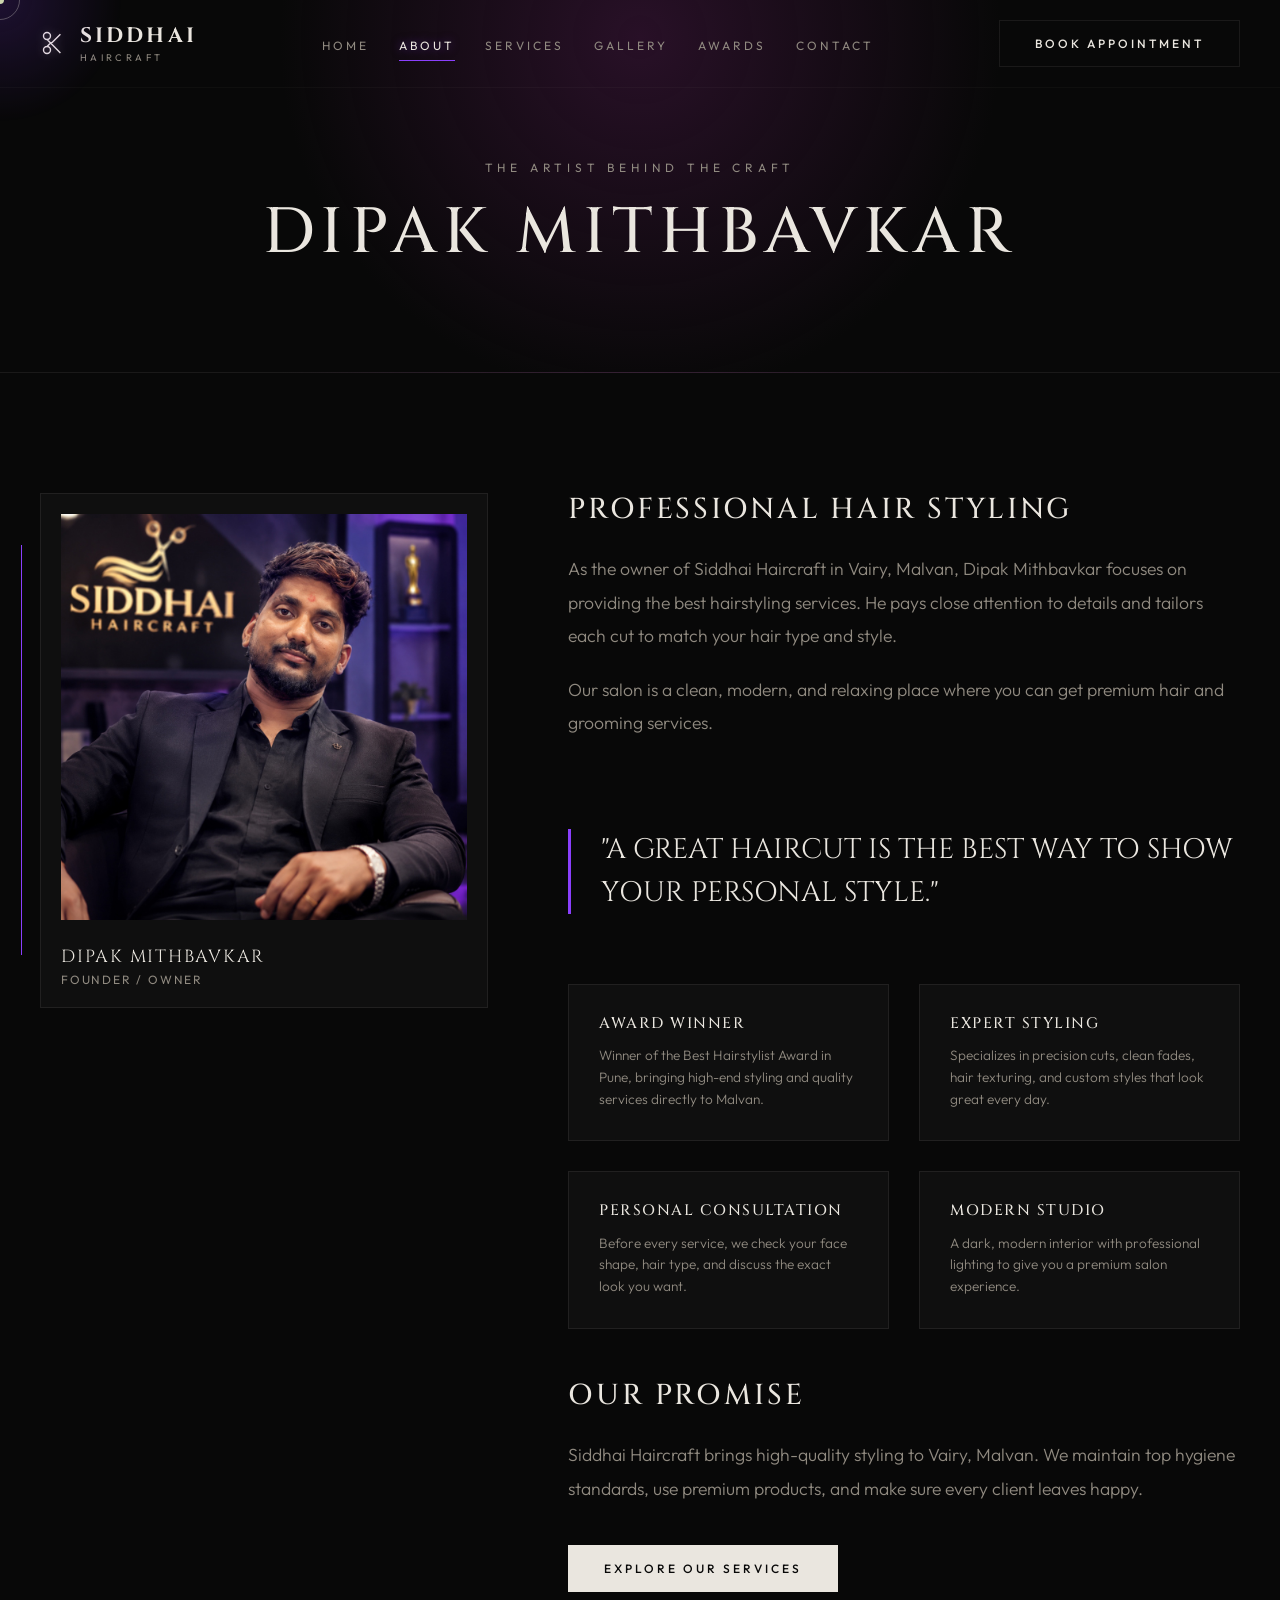
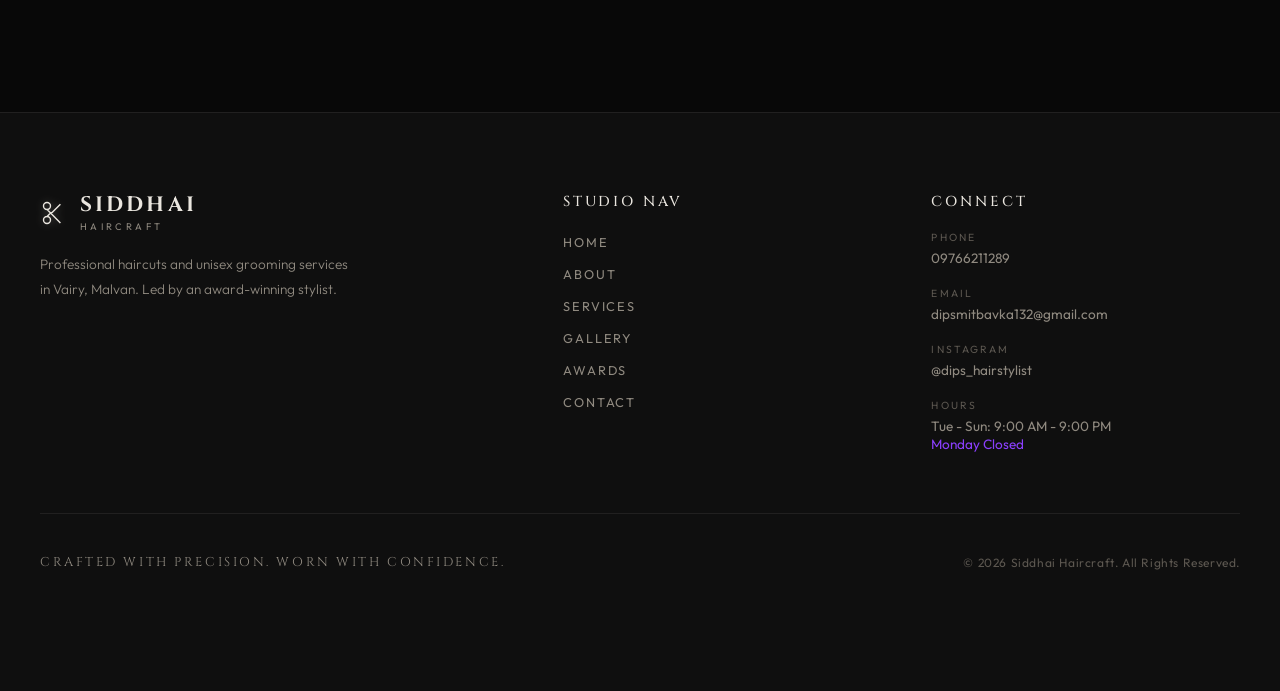
==== about.html @ da47a78f "Initial commit" ====
<!DOCTYPE html>
<html lang="en">
<head>
  <meta charset="UTF-8">
  <meta name="viewport" content="width=device-width, initial-scale=1.0">
  <title>About | Siddhai Haircraft Unisex Salon</title>
  <meta name="description" content="Meet Dipak Mithbavkar, founder and award-winning hairstylist at Siddhai Haircraft in Malvan. Learn about our philosophy of precision grooming.">
  
  <!-- Open Graph -->
  <meta property="og:title" content="About | Siddhai Haircraft Unisex Salon">
  <meta property="og:description" content="Meet Dipak Mithbavkar, Pune award-winning hairstylist crafting bespoke looks in Vairy, Malvan.">
  <meta property="og:image" content="assets/owner.jpg">
  <meta property="og:type" content="website">

  <!-- CSS -->
  <link rel="stylesheet" href="css/style.css">
</head>
<body class="is-loading">

  <!-- Page Transition Overlay -->
  <div class="page-transition-overlay"></div>

  <!-- Custom Cursor Elements -->
  <div class="custom-cursor"></div>
  <div class="custom-cursor-follower"></div>
  <div class="custom-cursor-glow"></div>

  <!-- Header -->
  <header>
    <div class="nav-container">
      <a href="index.html" class="logo">
        <svg width="28" height="28" viewBox="0 0 24 24" fill="none" stroke="#eae6df" stroke-width="1.2" style="color: var(--text-primary); filter: drop-shadow(0 0 5px rgba(234, 230, 223, 0.3));">
          <path d="M6 15c-1.66 0-3 1.34-3 3s1.34 3 3 3 3-1.34 3-3-1.34-3-3-3zm0 0l3.5-3.5M6 9c-1.66 0-3-1.34-3-3s1.34-3 3-3 3 1.34 3 3-1.34 3-3 3zm0 0l3.5 3.5m0 0l8-8m-8 8l8 8"/>
        </svg>
        <div class="logo-text-wrapper">
          <span class="logo-main-text">SIDDHAI</span>
          <span class="logo-sub-text">HAIRCRAFT</span>
        </div>
      </a>
      <nav>
        <ul class="nav-links">
          <li><a href="index.html">Home</a></li>
          <li><a href="about.html" class="active">About</a></li>
          <li><a href="services.html">Services</a></li>
          <li><a href="gallery.html">Gallery</a></li>
          <li><a href="awards.html">Awards</a></li>
          <li><a href="contact.html">Contact</a></li>
        </ul>
      </nav>
      <div class="nav-cta">
        <a href="https://wa.me/919766211289?text=Hello%20Siddhai%20Haircraft%2C%20I%20would%20like%20to%20enquire%20about%20booking%20an%20appointment." class="btn btn-secondary" target="_blank">Book Appointment</a>
      </div>
      <button class="hamburger" aria-label="Toggle Navigation">
        <span class="hamburger-box">
          <span class="hamburger-inner"></span>
        </span>
      </button>
    </div>
  </header>

  <!-- Mobile Fullscreen Navigation -->
  <div class="mobile-nav-overlay">
    <ul class="mobile-nav-links">
      <li><a href="index.html">Home</a></li>
      <li><a href="about.html" class="active">About</a></li>
      <li><a href="services.html">Services</a></li>
      <li><a href="gallery.html">Gallery</a></li>
      <li><a href="awards.html">Awards</a></li>
      <li><a href="contact.html">Contact</a></li>
    </ul>
    <a href="https://wa.me/919766211289?text=Hello%20Siddhai%20Haircraft%2C%20I%20would%20like%20to%20enquire%20about%20booking%20an%20appointment." class="btn btn-primary" target="_blank">Book Appointment</a>
  </div>

  <!-- Mobile Bottom Sticky CTA -->
  <div class="mobile-sticky-cta">
    <a href="https://wa.me/919766211289?text=Hello%20Siddhai%20Haircraft%2C%20I%20would%20like%20to%20enquire%20about%20booking%20an%20appointment." class="mobile-sticky-btn" target="_blank">Book Appointment</a>
  </div>

  <!-- Main Content -->
  <main>
    
    <!-- Page Hero -->
    <section class="page-hero">
      <div class="page-hero-container reveal">
        <span class="page-hero-eyebrow">The Artist Behind the Craft</span>
        <h1 class="page-hero-title">Dipak Mithbavkar</h1>
      </div>
    </section>

    <!-- Profile Section -->
    <section class="profile-section">
      <div class="section-container">
        <div class="profile-grid">
          
          <div class="profile-visual reveal">
            <div class="img-luxury-frame">
              <div class="img-container">
                <img src="assets/owner.jpg" alt="Dipak Mithbavkar - Founder & Hairstylist">
              </div>
              <div class="artist-tag">
                <span class="artist-name">Dipak Mithbavkar</span>
                <span class="artist-title">Founder / Owner</span>
              </div>
            </div>
          </div>

          <div class="profile-content reveal reveal-delay-2">
            <div class="profile-intro">
              <h3>Professional Hair Styling</h3>
              <p>As the owner of Siddhai Haircraft in Vairy, Malvan, Dipak Mithbavkar focuses on providing the best hairstyling services. He pays close attention to details and tailors each cut to match your hair type and style.</p>
              <p>Our salon is a clean, modern, and relaxing place where you can get premium hair and grooming services.</p>
            </div>

            <div class="philosophy-quote">
              "A great haircut is the best way to show your personal style."
            </div>

            <div class="profile-details-grid">
              
              <div class="profile-detail-card">
                <h4>Award Winner</h4>
                <p>Winner of the Best Hairstylist Award in Pune, bringing high-end styling and quality services directly to Malvan.</p>
              </div>

              <div class="profile-detail-card">
                <h4>Expert Styling</h4>
                <p>Specializes in precision cuts, clean fades, hair texturing, and custom styles that look great every day.</p>
              </div>

              <div class="profile-detail-card">
                <h4>Personal Consultation</h4>
                <p>Before every service, we check your face shape, hair type, and discuss the exact look you want.</p>
              </div>

              <div class="profile-detail-card">
                <h4>Modern Studio</h4>
                <p>A dark, modern interior with professional lighting to give you a premium salon experience.</p>
              </div>

            </div>

            <div class="profile-intro">
              <h3>Our Promise</h3>
              <p>Siddhai Haircraft brings high-quality styling to Vairy, Malvan. We maintain top hygiene standards, use premium products, and make sure every client leaves happy.</p>
              <a href="services.html" class="btn btn-primary" style="margin-top: 20px;">Explore Our Services</a>
            </div>

          </div>

        </div>
      </div>
    </section>

  </main>

  <!-- Footer -->
  <footer>
    <div class="section-container">
      <div class="footer-grid">
        <div class="footer-brand">
          <a href="index.html" class="footer-logo">
            <svg width="28" height="28" viewBox="0 0 24 24" fill="none" stroke="#eae6df" stroke-width="1.2" style="color: var(--text-primary); filter: drop-shadow(0 0 5px rgba(234, 230, 223, 0.3));">
              <path d="M6 15c-1.66 0-3 1.34-3 3s1.34 3 3 3 3-1.34 3-3-1.34-3-3-3zm0 0l3.5-3.5M6 9c-1.66 0-3-1.34-3-3s1.34-3 3-3 3 1.34 3 3-1.34 3-3 3zm0 0l3.5 3.5m0 0l8-8m-8 8l8 8"/>
            </svg>
            <div class="logo-text-wrapper">
              <span class="logo-main-text">SIDDHAI</span>
              <span class="logo-sub-text">HAIRCRAFT</span>
            </div>
          </a>
          <p class="footer-desc">Professional haircuts and unisex grooming services in Vairy, Malvan. Led by an award-winning stylist.</p>
        </div>
        <div class="footer-nav">
          <h3 class="footer-nav-title">Studio Nav</h3>
          <ul class="footer-links">
            <li><a href="index.html">Home</a></li>
            <li><a href="about.html">About</a></li>
            <li><a href="services.html">Services</a></li>
            <li><a href="gallery.html">Gallery</a></li>
            <li><a href="awards.html">Awards</a></li>
            <li><a href="contact.html">Contact</a></li>
          </ul>
        </div>
        <div class="footer-contact">
          <h3 class="footer-nav-title">Connect</h3>
          <div class="footer-contact-item">
            <span class="footer-contact-label">Phone</span>
            <span class="footer-contact-value"><a href="tel:09766211289">09766211289</a></span>
          </div>
          <div class="footer-contact-item">
            <span class="footer-contact-label">Email</span>
            <span class="footer-contact-value"><a href="mailto:dipsmitbavka132@gmail.com">dipsmitbavka132@gmail.com</a></span>
          </div>
          <div class="footer-contact-item">
            <span class="footer-contact-label">Instagram</span>
            <span class="footer-contact-value"><a href="https://instagram.com/dips_hairstylist" target="_blank">@dips_hairstylist</a></span>
          </div>
          <div class="footer-contact-item">
            <span class="footer-contact-label">Hours</span>
            <span class="footer-contact-value">Tue - Sun: 9:00 AM - 9:00 PM<br><span style="color:var(--accent-electric)">Monday Closed</span></span>
          </div>
        </div>
      </div>
      <div class="footer-bottom">
        <span class="footer-motto">Crafted with precision. Worn with confidence.</span>
        <span class="footer-copy">&copy; 2026 Siddhai Haircraft. All Rights Reserved.</span>
      </div>
    </div>
  </footer>

  <!-- Scripts -->
  <script src="js/script.js"></script>
</body>
</html>
---- css/style.css ----
@import url('https://fonts.googleapis.com/css2?family=Cinzel:wght@400;500;600;700&family=Outfit:wght@300;400;500;600;700&display=swap');

/* --- DESIGN SYSTEM TOKENS --- */
:root {
  --bg-primary: #080808;
  --bg-secondary: #0f0f0f;
  --bg-tertiary: #171717;
  --bg-nav: rgba(8, 8, 8, 0.85);
  
  --accent-plum: #281027;
  --accent-violet: #4c1d4b;
  --accent-electric: #8a3ffc;
  --accent-electric-glow: rgba(138, 63, 252, 0.25);
  --accent-electric-glow-hover: rgba(138, 63, 252, 0.45);
  
  --text-primary: #eae6df;       /* Elegant Champagne */
  --text-secondary: #908a80;     /* Muted Warm Gray */
  --text-dim: #5c5750;           /* Darker Muted Gray */
  
  --font-serif: 'Cinzel', serif;
  --font-sans: 'Outfit', sans-serif;
  
  --border-color: rgba(234, 230, 223, 0.08);
  --border-color-glow: rgba(138, 63, 252, 0.3);
  
  --transition-slow: all 0.8s cubic-bezier(0.16, 1, 0.3, 1);
  --transition-medium: all 0.5s cubic-bezier(0.16, 1, 0.3, 1);
  --transition-fast: all 0.3s cubic-bezier(0.16, 1, 0.3, 1);
}

/* --- RESET & BASE STYLES --- */
* {
  box-sizing: border-box;
  margin: 0;
  padding: 0;
}

html {
  scroll-behavior: smooth;
  background-color: var(--bg-primary);
  color: var(--text-primary);
  font-family: var(--font-sans);
  -webkit-font-smoothing: antialiased;
}

body {
  overflow-x: hidden;
  background-color: var(--bg-primary);
  min-height: 100vh;
  display: flex;
  flex-direction: column;
}

/* Custom Scrollbar */
::-webkit-scrollbar {
  width: 6px;
}
::-webkit-scrollbar-track {
  background: var(--bg-primary);
}
::-webkit-scrollbar-thumb {
  background: var(--bg-tertiary);
  border-radius: 10px;
}
::-webkit-scrollbar-thumb:hover {
  background: var(--accent-electric);
}

/* --- CUSTOM CURSOR (DESKTOP) --- */
.custom-cursor {
  width: 8px;
  height: 8px;
  background: var(--text-primary);
  border-radius: 50%;
  position: fixed;
  top: 0;
  left: 0;
  transform: translate(-50%, -50%);
  pointer-events: none;
  z-index: 9999;
  transition: width 0.3s ease, height 0.3s ease, background-color 0.3s ease;
  mix-blend-mode: difference;
}

.custom-cursor-follower {
  width: 40px;
  height: 40px;
  border: 1px solid rgba(234, 230, 223, 0.3);
  border-radius: 50%;
  position: fixed;
  top: 0;
  left: 0;
  transform: translate(-50%, -50%);
  pointer-events: none;
  z-index: 9998;
  transition: transform 0.1s linear, width 0.3s ease, height 0.3s ease, border-color 0.3s ease;
}

.custom-cursor-glow {
  width: 250px;
  height: 250px;
  background: radial-gradient(circle, var(--accent-electric-glow) 0%, rgba(0,0,0,0) 70%);
  border-radius: 50%;
  position: fixed;
  top: 0;
  left: 0;
  transform: translate(-50%, -50%);
  pointer-events: none;
  z-index: 9997;
  opacity: 0.7;
  transition: transform 0.15s linear;
}

@media (max-width: 1024px) {
  .custom-cursor, .custom-cursor-follower, .custom-cursor-glow {
    display: none;
  }
}

/* Hover States for Cursor */
.hover-link .custom-cursor {
  width: 16px;
  height: 16px;
  background-color: var(--accent-electric);
}
.hover-link .custom-cursor-follower {
  width: 60px;
  height: 60px;
  border-color: var(--accent-electric);
}

/* --- TYPOGRAPHY --- */
h1, h2, h3, h4, h5, h6 {
  font-family: var(--font-serif);
  font-weight: 500;
  letter-spacing: 0.1em;
  line-height: 1.2;
}

p {
  font-size: 1rem;
  line-height: 1.8;
  color: var(--text-secondary);
  font-weight: 300;
}

a {
  text-decoration: none;
  color: inherit;
  transition: var(--transition-fast);
}

/* --- HEADER & NAVIGATION --- */
header {
  position: fixed;
  top: 0;
  left: 0;
  width: 100%;
  z-index: 1000;
  border-bottom: 1px solid rgba(234, 230, 223, 0.03);
  transition: var(--transition-medium);
}

header.scrolled {
  background-color: var(--bg-nav);
  backdrop-filter: blur(12px);
  -webkit-backdrop-filter: blur(12px);
  border-bottom: 1px solid rgba(138, 63, 252, 0.1);
  padding: 10px 0;
}

.nav-container {
  max-width: 1400px;
  margin: 0 auto;
  padding: 20px 40px;
  display: flex;
  align-items: center;
  justify-content: space-between;
}

@media (max-width: 768px) {
  .nav-container {
    padding: 15px 20px;
  }
}

.logo {
  display: flex;
  align-items: center;
  gap: 12px;
  flex-direction: row;
}

.logo-text-wrapper {
  display: flex;
  flex-direction: column;
}

.logo-main-text {
  font-family: var(--font-serif);
  font-size: 1.3rem;
  font-weight: 700;
  letter-spacing: 0.15em;
  line-height: 1.2;
  color: var(--text-primary);
}

.logo-sub-text {
  font-family: var(--font-sans);
  font-size: 0.6rem;
  letter-spacing: 0.35em;
  color: var(--text-secondary);
  text-transform: uppercase;
  margin-top: 2px;
}

.nav-links {
  display: flex;
  gap: 30px;
  list-style: none;
}

.nav-links a {
  font-size: 0.75rem;
  letter-spacing: 0.25em;
  font-weight: 400;
  color: var(--text-secondary);
  text-transform: uppercase;
  position: relative;
  padding: 8px 0;
}

.nav-links a::after {
  content: '';
  position: absolute;
  bottom: 0;
  left: 0;
  width: 0;
  height: 1px;
  background-color: var(--accent-electric);
  transition: var(--transition-medium);
}

.nav-links a:hover,
.nav-links a.active {
  color: var(--text-primary);
  text-shadow: 0 0 10px rgba(138, 63, 252, 0.5);
}

.nav-links a:hover::after,
.nav-links a.active::after {
  width: 100%;
}

.nav-cta {
  display: block;
}

/* Hamburger Menu button */
.hamburger {
  display: none;
  background: none;
  border: none;
  cursor: pointer;
  z-index: 1001;
  padding: 5px;
}

.hamburger-box {
  width: 25px;
  height: 18px;
  display: inline-block;
  position: relative;
}

.hamburger-inner {
  display: block;
  top: 50%;
  margin-top: -1px;
  width: 25px;
  height: 1.5px;
  background-color: var(--text-primary);
  position: absolute;
  transition-property: transform;
  transition-duration: 0.15s;
  transition-timing-function: ease;
}

.hamburger-inner::before,
.hamburger-inner::after {
  content: "";
  display: block;
  width: 25px;
  height: 1.5px;
  background-color: var(--text-primary);
  position: absolute;
  transition-property: transform;
  transition-duration: 0.15s;
  transition-timing-function: ease;
}

.hamburger-inner::before {
  top: -7px;
}

.hamburger-inner::after {
  bottom: -7px;
}

/* Hamburger Active State */
.hamburger.is-active .hamburger-inner {
  transform: rotate(45deg);
}
.hamburger.is-active .hamburger-inner::before {
  top: 0;
  opacity: 0;
}
.hamburger.is-active .hamburger-inner::after {
  bottom: 0;
  transform: rotate(-90deg);
}

/* Fullscreen Mobile Overlay */
.mobile-nav-overlay {
  position: fixed;
  top: 0;
  right: -100%;
  width: 100%;
  height: 100vh;
  background-color: var(--bg-primary);
  background-image: radial-gradient(circle at 80% 20%, var(--accent-plum) 0%, rgba(8,8,8,0) 50%);
  z-index: 999;
  display: flex;
  flex-direction: column;
  justify-content: center;
  align-items: center;
  transition: right 0.5s cubic-bezier(0.16, 1, 0.3, 1);
  padding: 40px;
}

.mobile-nav-overlay.is-open {
  right: 0;
}

.mobile-nav-links {
  list-style: none;
  display: flex;
  flex-direction: column;
  gap: 30px;
  align-items: center;
}

.mobile-nav-links a {
  font-family: var(--font-serif);
  font-size: 1.8rem;
  letter-spacing: 0.15em;
  color: var(--text-secondary);
  text-transform: uppercase;
}

.mobile-nav-links a:hover,
.mobile-nav-links a.active {
  color: var(--text-primary);
  text-shadow: 0 0 15px var(--accent-electric);
}

.mobile-nav-overlay .nav-cta {
  margin-top: 40px;
}

@media (max-width: 1024px) {
  .nav-links, .nav-cta {
    display: none;
  }
  .hamburger {
    display: block;
  }
}

/* --- BUTTONS & CTAs --- */
.btn {
  display: inline-flex;
  align-items: center;
  justify-content: center;
  padding: 15px 35px;
  font-size: 0.75rem;
  font-weight: 500;
  letter-spacing: 0.25em;
  text-transform: uppercase;
  cursor: pointer;
  transition: var(--transition-medium);
  border-radius: 0;
  position: relative;
  overflow: hidden;
  font-family: var(--font-sans);
}

.btn-primary {
  background-color: var(--text-primary);
  color: var(--bg-primary);
  border: 1px solid var(--text-primary);
}

.btn-primary:hover {
  background-color: transparent;
  color: var(--text-primary);
  border-color: var(--accent-electric);
  box-shadow: 0 0 25px var(--accent-electric-glow);
}

.btn-secondary {
  background-color: transparent;
  color: var(--text-primary);
  border: 1px solid var(--border-color);
}

.btn-secondary:hover {
  border-color: var(--accent-electric);
  box-shadow: 0 0 15px var(--accent-electric-glow);
  background-color: rgba(234, 230, 223, 0.02);
}

.btn-text {
  padding: 10px 0;
  font-size: 0.8rem;
  letter-spacing: 0.2em;
  text-transform: uppercase;
  color: var(--text-primary);
  display: inline-flex;
  align-items: center;
  gap: 10px;
  font-weight: 500;
}

.btn-text span {
  transition: transform 0.3s ease;
}

.btn-text:hover span {
  transform: translateX(8px);
  color: var(--accent-electric);
}

/* --- CINEMATIC HERO SECTION --- */
.hero {
  position: relative;
  min-height: 100vh;
  display: flex;
  align-items: center;
  padding-top: 100px;
  overflow: hidden;
  background-image: 
    radial-gradient(circle at 10% 20%, var(--accent-plum) 0%, rgba(8,8,8,0) 40%),
    radial-gradient(circle at 80% 80%, rgba(76, 29, 75, 0.2) 0%, rgba(8,8,8,0) 50%);
}

/* Film grain effect */
.hero::before {
  content: "";
  position: absolute;
  top: 0; left: 0; width: 100%; height: 100%;
  background-image: url("data:image/svg+xml,%3Csvg viewBox='0 0 200 200' xmlns='http://www.w3.org/2000/svg'%3E%3Cfilter id='noiseFilter'%3E%3CfeTurbulence type='fractalNoise' baseFrequency='0.8' numOctaves='3' stitchTiles='stitch'/%3E%3C/filter%3E%3Crect width='100%25' height='100%25' filter='url(%23noiseFilter)' opacity='0.035'/%3E%3C/svg%3E");
  pointer-events: none;
  z-index: 2;
}

.hero-grid {
  max-width: 1400px;
  margin: 0 auto;
  padding: 0 40px;
  display: grid;
  grid-template-columns: 1.2fr 0.8fr;
  gap: 60px;
  align-items: center;
  width: 100%;
  position: relative;
  z-index: 3;
}

@media (max-width: 1024px) {
  .hero-grid {
    grid-template-columns: 1fr;
    gap: 40px;
    padding: 40px 20px;
    text-align: center;
  }
}

.hero-content {
  display: flex;
  flex-direction: column;
  align-items: flex-start;
}

@media (max-width: 1024px) {
  .hero-content {
    align-items: center;
  }
}

.hero-eyebrow {
  font-size: 0.8rem;
  letter-spacing: 0.4em;
  color: var(--text-secondary);
  margin-bottom: 25px;
  text-transform: uppercase;
  font-weight: 500;
  display: inline-flex;
  align-items: center;
  gap: 15px;
}

.hero-eyebrow::before,
.hero-eyebrow::after {
  content: "";
  width: 15px;
  height: 1px;
  background-color: var(--border-color);
}

.hero-title {
  font-size: clamp(2.5rem, 5.5vw, 5rem);
  font-weight: 500;
  line-height: 1.1;
  margin-bottom: 30px;
  text-transform: uppercase;
  font-family: var(--font-serif);
}

.hero-description {
  font-size: clamp(1rem, 1.2vw, 1.25rem);
  margin-bottom: 40px;
  max-width: 600px;
}

.hero-actions {
  display: flex;
  gap: 20px;
  margin-bottom: 50px;
}

@media (max-width: 576px) {
  .hero-actions {
    flex-direction: column;
    width: 100%;
    gap: 15px;
  }
  .hero-actions .btn {
    width: 100%;
  }
}

.hero-meta {
  display: flex;
  gap: 30px;
  border-top: 1px solid var(--border-color);
  padding-top: 30px;
  width: 100%;
}

@media (max-width: 1024px) {
  .hero-meta {
    justify-content: center;
  }
}

@media (max-width: 576px) {
  .hero-meta {
    flex-direction: column;
    gap: 15px;
    align-items: center;
  }
}

.meta-item {
  display: flex;
  flex-direction: column;
  gap: 5px;
}

.meta-label {
  font-size: 0.65rem;
  letter-spacing: 0.2em;
  color: var(--text-dim);
  text-transform: uppercase;
}

.meta-value {
  font-size: 0.85rem;
  color: var(--text-primary);
  font-weight: 400;
}

.hero-visual {
  position: relative;
  display: flex;
  justify-content: center;
  align-items: center;
}

.portrait-frame {
  position: relative;
  width: 100%;
  max-width: 420px;
  aspect-ratio: 1 / 1;
  border-radius: 4px;
  padding: 15px;
  border: 1px solid var(--border-color);
  background-color: rgba(26, 26, 26, 0.3);
}

.portrait-frame::before {
  content: "";
  position: absolute;
  top: -1px; left: -1px; width: 30px; height: 30px;
  border-top: 2px solid var(--accent-electric);
  border-left: 2px solid var(--accent-electric);
}

.portrait-frame::after {
  content: "";
  position: absolute;
  bottom: -1px; right: -1px; width: 30px; height: 30px;
  border-bottom: 2px solid var(--accent-electric);
  border-right: 2px solid var(--accent-electric);
}

.portrait-inner {
  width: 100%;
  height: 100%;
  overflow: hidden;
  border-radius: 2px;
  position: relative;
}

.portrait-inner img {
  width: 100%;
  height: 100%;
  object-fit: cover;
  transition: var(--transition-slow);
}

.portrait-inner:hover img {
  transform: scale(1.02); /* Gentle zoom to prevent cutting off background logo */
}

.purple-ambient-glow {
  position: absolute;
  width: 150%;
  height: 150%;
  background: radial-gradient(circle, var(--accent-electric-glow) 0%, rgba(0,0,0,0) 60%);
  top: -25%;
  left: -25%;
  z-index: -1;
  pointer-events: none;
  opacity: 0.8;
  animation: pulse-glow 8s infinite alternate ease-in-out;
}

@keyframes pulse-glow {
  0% { transform: scale(0.9); opacity: 0.6; }
  100% { transform: scale(1.1); opacity: 0.9; }
}

.scroll-indicator {
  position: absolute;
  bottom: 40px;
  left: 50%;
  transform: translateX(-50%);
  display: flex;
  flex-direction: column;
  align-items: center;
  gap: 10px;
  color: var(--text-dim);
  font-size: 0.6rem;
  letter-spacing: 0.3em;
  text-transform: uppercase;
  z-index: 3;
}

.scroll-line {
  width: 1px;
  height: 50px;
  background-color: var(--border-color);
  position: relative;
  overflow: hidden;
}

.scroll-line::after {
  content: "";
  position: absolute;
  top: 0;
  left: 0;
  width: 100%;
  height: 20px;
  background-color: var(--accent-electric);
  animation: scroll-anim 2s infinite cubic-bezier(0.16, 1, 0.3, 1);
}

@keyframes scroll-anim {
  0% { transform: translateY(-20px); }
  100% { transform: translateY(50px); }
}

@media (max-width: 1024px) {
  .scroll-indicator {
    display: none;
  }
}

/* --- SECTION GENERAL STYLES --- */
section {
  padding: 120px 0;
  position: relative;
}

@media (max-width: 768px) {
  section {
    padding: 80px 0;
  }
}

.section-container {
  max-width: 1400px;
  margin: 0 auto;
  padding: 0 40px;
}

@media (max-width: 768px) {
  .section-container {
    padding: 0 20px;
  }
}

.section-eyebrow {
  font-size: 0.75rem;
  letter-spacing: 0.3em;
  color: var(--text-secondary);
  text-transform: uppercase;
  margin-bottom: 20px;
  display: block;
}

.section-header {
  margin-bottom: 60px;
  display: flex;
  justify-content: space-between;
  align-items: flex-end;
}

@media (max-width: 768px) {
  .section-header {
    flex-direction: column;
    align-items: flex-start;
    gap: 20px;
    margin-bottom: 40px;
  }
}

.section-title {
  font-size: clamp(1.8rem, 3.5vw, 3rem);
  text-transform: uppercase;
  max-width: 700px;
}

/* --- EDITORIAL ABOUT THE CRAFT SECTION --- */
.editorial-grid {
  display: grid;
  grid-template-columns: 0.9fr 1.1fr;
  gap: 80px;
  align-items: center;
}

@media (max-width: 1024px) {
  .editorial-grid {
    grid-template-columns: 1fr;
    gap: 40px;
  }
}

.editorial-visual {
  position: relative;
}

.img-luxury-frame {
  position: relative;
  padding: 20px;
  border: 1px solid var(--border-color);
  background-color: var(--bg-secondary);
}

.img-luxury-frame::after {
  content: "";
  position: absolute;
  top: 10%;
  left: -20px;
  width: 1px;
  height: 80%;
  background-color: var(--accent-electric);
}

/* Updated aspect ratio to 1:1 to fit the square owner photo and prevent logo crop */
.img-container {
  overflow: hidden;
  position: relative;
  aspect-ratio: 1 / 1; 
}

.img-container img {
  width: 100%;
  height: 100%;
  object-fit: cover;
  transition: var(--transition-slow);
}

.img-luxury-frame:hover .img-container img {
  transform: scale(1.02); /* Very subtle hover zoom to protect the background logo */
}

.artist-tag {
  margin-top: 25px;
  display: flex;
  flex-direction: column;
}

.artist-name {
  font-family: var(--font-serif);
  font-size: 1.1rem;
  letter-spacing: 0.1em;
  text-transform: uppercase;
  margin-bottom: 3px;
}

.artist-title {
  font-size: 0.75rem;
  color: var(--text-secondary);
  letter-spacing: 0.15em;
  text-transform: uppercase;
}

.editorial-content {
  display: flex;
  flex-direction: column;
  align-items: flex-start;
  gap: 30px;
}

.editorial-content p {
  font-size: 1.1rem;
  line-height: 1.9;
}

/* --- CSS IMAGE CROPPING SYSTEMS FOR SCREENSHOTS (UPDATED FOR DIRECT CROPPED IMAGES) --- */
.cropped-interior-wrapper {
  position: relative;
  overflow: hidden;
  width: 100%;
  aspect-ratio: 16 / 9;
  border-radius: 4px;
  border: 1px solid var(--border-color);
}

.cropped-interior-wrapper img {
  width: 100%;
  height: 100%;
  object-fit: cover;
  object-position: center;
}

.cropped-exterior-wrapper {
  position: relative;
  overflow: hidden;
  width: 100%;
  aspect-ratio: 4 / 3;
  border-radius: 4px;
  border: 1px solid var(--border-color);
}

.cropped-exterior-wrapper img {
  width: 100%;
  height: 100%;
  object-fit: cover;
  object-position: center;
}

/* --- SERVICES PREVIEW SECTION (ASYMMETRIC GRID) --- */
.services-preview-grid {
  display: grid;
  grid-template-columns: repeat(3, 1fr);
  gap: 30px;
}

@media (max-width: 1024px) {
  .services-preview-grid {
    grid-template-columns: repeat(2, 1fr);
  }
}

@media (max-width: 768px) {
  .services-preview-grid {
    grid-template-columns: 1fr;
    gap: 20px;
  }
}

/* Luxury Service Card */
.service-preview-card {
  background-color: var(--bg-secondary);
  border: 1px solid var(--border-color);
  padding: 40px;
  display: flex;
  flex-direction: column;
  justify-content: space-between;
  min-height: 280px;
  position: relative;
  overflow: hidden;
  transition: var(--transition-medium);
}

.service-preview-card::before {
  content: "";
  position: absolute;
  top: 0;
  left: 0;
  width: 100%;
  height: 100%;
  background: radial-gradient(circle at 100% 100%, var(--accent-electric-glow) 0%, rgba(0,0,0,0) 70%);
  opacity: 0;
  transition: var(--transition-medium);
  z-index: 1;
}

.card-num {
  font-family: var(--font-serif);
  font-size: 2rem;
  color: var(--text-dim);
  transition: var(--transition-medium);
}

.card-content {
  margin-top: 40px;
  z-index: 2;
}

.card-title {
  font-family: var(--font-serif);
  font-size: 1.4rem;
  text-transform: uppercase;
  margin-bottom: 12px;
}

.card-desc {
  font-size: 0.85rem;
  line-height: 1.6;
  color: var(--text-secondary);
}

.card-footer {
  margin-top: 30px;
  display: flex;
  justify-content: flex-end;
  z-index: 2;
}

.card-arrow {
  width: 40px;
  height: 40px;
  border-radius: 50%;
  border: 1px solid var(--border-color);
  display: flex;
  align-items: center;
  justify-content: center;
  transition: var(--transition-medium);
  color: var(--text-secondary);
}

.service-preview-card:hover {
  transform: translateY(-5px);
  border-color: var(--border-color-glow);
  box-shadow: 0 10px 30px rgba(138, 63, 252, 0.05);
}

.service-preview-card:hover::before {
  opacity: 1;
}

.service-preview-card:hover .card-num {
  color: var(--accent-electric);
  text-shadow: 0 0 10px var(--accent-electric-glow);
}

.service-preview-card:hover .card-arrow {
  background-color: var(--text-primary);
  color: var(--bg-primary);
  border-color: var(--text-primary);
  transform: rotate(-45deg);
}

/* Asymmetric Desktop Layout Offset */
@media (min-width: 1025px) {
  .services-preview-grid .service-preview-card:nth-child(3n-1) {
    transform: translateY(30px);
  }
  .services-preview-grid .service-preview-card:nth-child(3n) {
    transform: translateY(60px);
  }
  .services-section {
    padding-bottom: 180px; /* offset compensation */
  }
}

/* --- AWARD FEATURE SECTION (LUXURY BADGE) --- */
.award-feature {
  background-color: var(--bg-secondary);
  background-image: 
    radial-gradient(circle at 50% 50%, rgba(76, 29, 75, 0.15) 0%, rgba(8,8,8,0) 60%),
    url("data:image/svg+xml,%3Csvg viewBox='0 0 200 200' xmlns='http://www.w3.org/2000/svg'%3E%3Cfilter id='noiseFilter'%3E%3CfeTurbulence type='fractalNoise' baseFrequency='0.8' numOctaves='3' stitchTiles='stitch'/%3E%3C/filter%3E%3Crect width='100%25' height='100%25' filter='url(%23noiseFilter)' opacity='0.02'/%3E%3C/svg%3E");
  border-top: 1px solid var(--border-color);
  border-bottom: 1px solid var(--border-color);
  overflow: hidden;
}

.award-grid {
  display: grid;
  grid-template-columns: 1fr 1fr;
  gap: 80px;
  align-items: center;
}

@media (max-width: 1024px) {
  .award-grid {
    grid-template-columns: 1fr;
    gap: 40px;
    text-align: center;
  }
}

.award-badge-container {
  display: flex;
  justify-content: center;
}

.award-badge {
  width: 280px;
  height: 280px;
  border-radius: 50%;
  border: 1.5px dashed rgba(234, 230, 223, 0.15);
  display: flex;
  flex-direction: column;
  align-items: center;
  justify-content: center;
  position: relative;
  padding: 30px;
  animation: spin-slow 25s infinite linear;
}

.award-badge::before {
  content: "";
  position: absolute;
  top: 15px; left: 15px; right: 15px; bottom: 15px;
  border-radius: 50%;
  border: 1px solid var(--border-color);
}

.award-badge-content {
  animation: counter-spin-slow 25s infinite linear;
  text-align: center;
  z-index: 2;
  display: flex;
  flex-direction: column;
  align-items: center;
  gap: 12px;
}

.award-badge-icon {
  font-size: 2.2rem;
  color: var(--text-primary);
  filter: drop-shadow(0 0 10px rgba(234, 230, 223, 0.3));
}

.award-badge-text {
  font-family: var(--font-serif);
  font-size: 0.75rem;
  letter-spacing: 0.25em;
  text-transform: uppercase;
  color: var(--text-secondary);
}

.award-badge-sub {
  font-size: 0.6rem;
  letter-spacing: 0.4em;
  color: var(--text-dim);
  text-transform: uppercase;
}

@keyframes spin-slow {
  0% { transform: rotate(0deg); }
  100% { transform: rotate(360deg); }
}

@keyframes counter-spin-slow {
  0% { transform: rotate(0deg); }
  100% { transform: rotate(-360deg); }
}

.award-content {
  display: flex;
  flex-direction: column;
  align-items: flex-start;
  gap: 25px;
}

@media (max-width: 1024px) {
  .award-content {
    align-items: center;
  }
}

.award-content h2 {
  font-size: clamp(2rem, 3.5vw, 2.8rem);
  text-transform: uppercase;
}

.award-content p {
  max-width: 500px;
}

.award-recipient {
  display: flex;
  flex-direction: column;
  border-left: 2px solid var(--accent-electric);
  padding-left: 20px;
}

@media (max-width: 1024px) {
  .award-recipient {
    border-left: none;
    border-top: 1px solid var(--border-color);
    padding-left: 0;
    padding-top: 20px;
    align-items: center;
  }
}

.award-recipient-name {
  font-family: var(--font-serif);
  font-size: 1.1rem;
  text-transform: uppercase;
  letter-spacing: 0.1em;
}

.award-recipient-title {
  font-size: 0.75rem;
  color: var(--text-secondary);
  text-transform: uppercase;
  letter-spacing: 0.2em;
}

/* --- LOCATION & FINAL CTA --- */
.location-cta {
  text-align: center;
  padding: 140px 0;
  background-image: radial-gradient(circle at 50% 50%, rgba(76, 29, 75, 0.15) 0%, rgba(8,8,8,0) 50%);
}

.location-cta-content {
  max-width: 800px;
  margin: 0 auto;
  display: flex;
  flex-direction: column;
  align-items: center;
  gap: 35px;
}

.location-cta-title {
  font-size: clamp(2rem, 4vw, 3.5rem);
  text-transform: uppercase;
  line-height: 1.2;
}

.location-address {
  font-size: 1.1rem;
  color: var(--text-secondary);
  letter-spacing: 0.05em;
  display: inline-flex;
  align-items: center;
  gap: 10px;
}

.location-address span {
  color: var(--accent-electric);
}

.location-actions {
  display: flex;
  gap: 20px;
  flex-wrap: wrap;
  justify-content: center;
}

@media (max-width: 576px) {
  .location-actions {
    flex-direction: column;
    width: 100%;
    gap: 15px;
  }
  .location-actions .btn {
    width: 100%;
  }
}

/* --- FOOTER --- */
footer {
  background-color: var(--bg-secondary);
  border-top: 1px solid var(--border-color);
  padding: 80px 0 120px 0; /* Bottom padded to clear mobile sticky CTA */
  position: relative;
  z-index: 10;
}

@media (max-width: 768px) {
  footer {
    padding: 60px 0 110px 0;
  }
}

.footer-grid {
  display: grid;
  grid-template-columns: 1.5fr 1fr 1fr;
  gap: 60px;
  margin-bottom: 60px;
}

@media (max-width: 1024px) {
  .footer-grid {
    grid-template-columns: 1fr 1fr;
  }
}

@media (max-width: 768px) {
  .footer-grid {
    grid-template-columns: 1fr;
    gap: 40px;
  }
}

.footer-brand {
  display: flex;
  flex-direction: column;
  gap: 20px;
}

.footer-logo {
  display: flex;
  align-items: center;
  gap: 12px;
  flex-direction: row;
}

.footer-desc {
  font-size: 0.85rem;
  max-width: 320px;
}

.footer-nav {
  display: flex;
  flex-direction: column;
  gap: 20px;
}

.footer-nav-title {
  font-family: var(--font-serif);
  font-size: 0.9rem;
  letter-spacing: 0.2em;
  text-transform: uppercase;
  color: var(--text-primary);
}

.footer-links {
  list-style: none;
  display: flex;
  flex-direction: column;
  gap: 12px;
}

.footer-links a {
  font-size: 0.8rem;
  letter-spacing: 0.15em;
  color: var(--text-secondary);
  text-transform: uppercase;
}

.footer-links a:hover {
  color: var(--text-primary);
  padding-left: 5px;
}

.footer-contact {
  display: flex;
  flex-direction: column;
  gap: 20px;
}

.footer-contact-item {
  display: flex;
  flex-direction: column;
  gap: 5px;
}

.footer-contact-label {
  font-size: 0.65rem;
  letter-spacing: 0.2em;
  color: var(--text-dim);
  text-transform: uppercase;
}

.footer-contact-value {
  font-size: 0.85rem;
  color: var(--text-secondary);
}

.footer-contact-value a:hover {
  color: var(--text-primary);
}

.footer-bottom {
  border-top: 1px solid var(--border-color);
  padding-top: 40px;
  display: flex;
  justify-content: space-between;
  align-items: center;
  flex-wrap: wrap;
  gap: 20px;
}

@media (max-width: 768px) {
  .footer-bottom {
    flex-direction: column;
    text-align: center;
  }
}

.footer-motto {
  font-family: var(--font-serif);
  font-size: 0.8rem;
  letter-spacing: 0.2em;
  text-transform: uppercase;
  color: var(--text-secondary);
}

.footer-copy {
  font-size: 0.75rem;
  color: var(--text-dim);
  letter-spacing: 0.05em;
}

/* --- MOBILE BOTTOM STICKY BOOKING CTA --- */
.mobile-sticky-cta {
  position: fixed;
  bottom: 0;
  left: 0;
  width: 100%;
  background-color: var(--bg-nav);
  backdrop-filter: blur(16px);
  -webkit-backdrop-filter: blur(16px);
  border-top: 1px solid rgba(138, 63, 252, 0.15);
  padding: 12px 20px;
  z-index: 990;
  display: none;
  justify-content: center;
  transition: transform 0.4s ease, opacity 0.4s ease;
}

.mobile-sticky-cta.hidden {
  transform: translateY(100%);
  opacity: 0;
}

.mobile-sticky-btn {
  width: 100%;
  max-width: 450px;
  padding: 14px 20px;
  font-size: 0.7rem;
  letter-spacing: 0.25em;
  font-weight: 500;
  text-transform: uppercase;
  background-color: var(--text-primary);
  color: var(--bg-primary);
  border: 1px solid var(--text-primary);
  text-align: center;
  display: flex;
  align-items: center;
  justify-content: center;
  box-shadow: 0 4px 20px rgba(138, 63, 252, 0.15);
}

.mobile-sticky-btn:active {
  background-color: transparent;
  color: var(--text-primary);
  border-color: var(--accent-electric);
}

@media (max-width: 1024px) {
  .mobile-sticky-cta {
    display: flex;
  }
}

/* --- PAGE HERO (FOR SUB-PAGES) --- */
.page-hero {
  padding: 160px 0 100px 0;
  background-image: radial-gradient(circle at 50% 10%, var(--accent-plum) 0%, rgba(8,8,8,0) 50%);
  text-align: center;
  border-bottom: 1px solid var(--border-color);
}

.page-hero-container {
  max-width: 1200px;
  margin: 0 auto;
  padding: 0 40px;
  display: flex;
  flex-direction: column;
  align-items: center;
}

@media (max-width: 768px) {
  .page-hero {
    padding: 120px 0 60px 0;
  }
  .page-hero-container {
    padding: 0 20px;
  }
}

.page-hero-eyebrow {
  font-size: 0.75rem;
  letter-spacing: 0.4em;
  color: var(--text-secondary);
  text-transform: uppercase;
  margin-bottom: 20px;
}

.page-hero-title {
  font-size: clamp(2rem, 5vw, 4.2rem);
  text-transform: uppercase;
  max-width: 900px;
}

/* --- ABOUT PAGE SPECIFICS --- */
.profile-grid {
  display: grid;
  grid-template-columns: 0.8fr 1.2fr;
  gap: 80px;
  align-items: flex-start;
}

@media (max-width: 1024px) {
  .profile-grid {
    grid-template-columns: 1fr;
    gap: 40px;
  }
}

.profile-visual {
  position: sticky;
  top: 120px;
}

@media (max-width: 1024px) {
  .profile-visual {
    position: relative;
    top: 0;
  }
}

.profile-content {
  display: flex;
  flex-direction: column;
  gap: 50px;
}

.profile-intro h3 {
  font-size: 1.8rem;
  text-transform: uppercase;
  margin-bottom: 25px;
}

.profile-intro p {
  font-size: 1.1rem;
  line-height: 1.9;
  margin-bottom: 20px;
}

.profile-details-grid {
  display: grid;
  grid-template-columns: 1fr 1fr;
  gap: 30px;
}

@media (max-width: 576px) {
  .profile-details-grid {
    grid-template-columns: 1fr;
    gap: 20px;
  }
}

.profile-detail-card {
  background-color: var(--bg-secondary);
  border: 1px solid var(--border-color);
  padding: 30px;
}

.profile-detail-card h4 {
  font-family: var(--font-serif);
  font-size: 0.95rem;
  text-transform: uppercase;
  margin-bottom: 12px;
  color: var(--text-primary);
}

.profile-detail-card p {
  font-size: 0.85rem;
  line-height: 1.6;
}

.philosophy-quote {
  font-family: var(--font-serif);
  font-size: clamp(1.4rem, 2.2vw, 1.8rem);
  line-height: 1.5;
  color: var(--text-primary);
  border-left: 3px solid var(--accent-electric);
  padding-left: 30px;
  margin: 20px 0;
  text-transform: uppercase;
}

/* --- SERVICES PAGE SPECIFICS --- */
.services-category-section {
  border-bottom: 1px solid var(--border-color);
}

.services-category-section:last-of-type {
  border-bottom: none;
}

.services-grid {
  display: grid;
  grid-template-columns: repeat(2, 1fr);
  gap: 30px;
}

@media (max-width: 768px) {
  .services-grid {
    grid-template-columns: 1fr;
    gap: 20px;
  }
}

.service-card {
  background-color: var(--bg-secondary);
  border: 1px solid var(--border-color);
  padding: 30px;
  display: flex;
  flex-direction: column;
  justify-content: space-between;
  min-height: 180px;
  transition: var(--transition-medium);
}

.service-header {
  display: flex;
  justify-content: space-between;
  align-items: flex-start;
  gap: 15px;
}

.service-name {
  font-family: var(--font-serif);
  font-size: 1.2rem;
  text-transform: uppercase;
  letter-spacing: 0.05em;
}

.service-price {
  font-size: 0.75rem;
  color: var(--text-secondary);
  letter-spacing: 0.1em;
  font-weight: 500;
  text-transform: uppercase;
  border: 1px solid rgba(144, 138, 128, 0.2);
  padding: 4px 10px;
  white-space: nowrap;
}

.service-body {
  margin-top: 15px;
}

.service-details {
  font-size: 0.85rem;
  line-height: 1.6;
}

.service-action {
  margin-top: 25px;
  display: flex;
  justify-content: flex-end;
}

.service-enquire-btn {
  font-size: 0.7rem;
  letter-spacing: 0.2em;
  text-transform: uppercase;
  color: var(--text-secondary);
  display: inline-flex;
  align-items: center;
  gap: 5px;
  font-weight: 500;
}

.service-enquire-btn span {
  transition: transform 0.3s ease;
}

.service-card:hover {
  border-color: var(--border-color-glow);
  box-shadow: 0 5px 20px rgba(138, 63, 252, 0.03);
}

.service-card:hover .service-enquire-btn {
  color: var(--text-primary);
}

.service-card:hover .service-enquire-btn span {
  transform: translateX(5px);
  color: var(--accent-electric);
}

/* --- GALLERY PAGE SPECIFICS --- */
.gallery-filters {
  display: flex;
  justify-content: center;
  gap: 20px;
  margin-bottom: 50px;
  flex-wrap: wrap;
}

.filter-btn {
  background: none;
  border: none;
  font-family: var(--font-sans);
  font-size: 0.75rem;
  letter-spacing: 0.2em;
  text-transform: uppercase;
  color: var(--text-secondary);
  cursor: pointer;
  padding: 8px 16px;
  border: 1px solid transparent;
  transition: var(--transition-fast);
}

.filter-btn:hover {
  color: var(--text-primary);
}

.filter-btn.active {
  color: var(--text-primary);
  border-color: var(--border-color);
  background-color: var(--bg-secondary);
}

/* Asymmetric Masonry / Grid Gallery */
.gallery-grid {
  columns: 3 320px;
  column-gap: 30px;
}

@media (max-width: 768px) {
  .gallery-grid {
    columns: 2 150px;
    column-gap: 15px;
  }
}

.gallery-item {
  break-inside: avoid;
  margin-bottom: 30px;
  position: relative;
  overflow: hidden;
  border: 1px solid var(--border-color);
  background-color: var(--bg-secondary);
  cursor: pointer;
}

@media (max-width: 768px) {
  .gallery-item {
    margin-bottom: 15px;
  }
}

.gallery-img-container {
  overflow: hidden;
  position: relative;
  width: 100%;
}

.gallery-img-container img {
  width: 100%;
  display: block;
  transition: var(--transition-slow);
}

.gallery-overlay {
  position: absolute;
  top: 0; left: 0; width: 100%; height: 100%;
  background: linear-gradient(to top, rgba(8, 8, 8, 0.95) 0%, rgba(8, 8, 8, 0.2) 60%);
  opacity: 0;
  transition: var(--transition-medium);
  display: flex;
  flex-direction: column;
  justify-content: flex-end;
  padding: 30px;
  z-index: 2;
}

@media (max-width: 768px) {
  .gallery-overlay {
    padding: 15px;
  }
}

.gallery-title {
  font-family: var(--font-serif);
  font-size: 1.1rem;
  text-transform: uppercase;
  margin-bottom: 5px;
  transform: translateY(10px);
  transition: var(--transition-medium);
}

.gallery-category {
  font-size: 0.75rem;
  letter-spacing: 0.15em;
  color: var(--text-secondary);
  text-transform: uppercase;
  transform: translateY(15px);
  transition: var(--transition-medium);
}

.gallery-item:hover .gallery-img-container img {
  transform: scale(1.05);
}

.gallery-item:hover .gallery-overlay {
  opacity: 1;
}

.gallery-item:hover .gallery-title,
.gallery-item:hover .gallery-category {
  transform: translateY(0);
}

/* Gallery Photo Placeholder Specific Styling */
.gallery-placeholder {
  aspect-ratio: 4/5;
  display: flex;
  flex-direction: column;
  align-items: center;
  justify-content: center;
  border: 1px dashed rgba(234, 230, 223, 0.1);
  text-align: center;
  padding: 30px;
  transition: var(--transition-medium);
}

.gallery-placeholder::after {
  content: "";
  position: absolute;
  inset: 0;
  background: radial-gradient(circle at 50% 50%, var(--accent-electric-glow) 0%, rgba(0,0,0,0) 70%);
  opacity: 0.2;
}

.gallery-placeholder-icon {
  font-size: 1.5rem;
  color: var(--text-dim);
  margin-bottom: 15px;
  z-index: 2;
}

.gallery-placeholder-text {
  font-size: 0.8rem;
  letter-spacing: 0.1em;
  color: var(--text-secondary);
  text-transform: uppercase;
  z-index: 2;
  margin-bottom: 5px;
}

.gallery-placeholder-sub {
  font-size: 0.65rem;
  color: var(--text-dim);
  letter-spacing: 0.05em;
  z-index: 2;
}

.gallery-placeholder:hover {
  border-color: var(--border-color-glow);
  background-color: rgba(234, 230, 223, 0.01);
}

/* Lightbox overlay style */
.lightbox {
  position: fixed;
  top: 0; left: 0; width: 100%; height: 100vh;
  background-color: rgba(8, 8, 8, 0.98);
  z-index: 10000;
  display: none;
  justify-content: center;
  align-items: center;
  opacity: 0;
  transition: opacity 0.4s ease;
  backdrop-filter: blur(10px);
}

.lightbox.active {
  display: flex;
  opacity: 1;
}

.lightbox-content {
  max-width: 90%;
  max-height: 80vh;
  position: relative;
  box-shadow: 0 20px 50px rgba(0,0,0,0.5);
  border: 1px solid var(--border-color);
}

.lightbox-img {
  width: auto;
  height: auto;
  max-width: 100%;
  max-height: 80vh;
  object-fit: contain;
  display: block;
}

.lightbox-close {
  position: absolute;
  top: -45px;
  right: 0;
  background: none;
  border: none;
  color: var(--text-primary);
  font-size: 1.5rem;
  cursor: pointer;
  padding: 5px;
  letter-spacing: 0.1em;
  text-transform: uppercase;
  font-family: var(--font-sans);
  font-weight: 300;
}

.lightbox-caption {
  position: absolute;
  bottom: -45px;
  left: 0;
  width: 100%;
  text-align: center;
  color: var(--text-secondary);
  font-size: 0.85rem;
  letter-spacing: 0.1em;
}

/* --- AWARDS PAGE SPECIFICS --- */
.awards-feature-container {
  display: flex;
  flex-direction: column;
  gap: 80px;
}

.awards-luxury-card {
  background-color: var(--bg-secondary);
  border: 1px solid var(--border-color);
  padding: 60px;
  display: grid;
  grid-template-columns: 1fr 1fr;
  gap: 60px;
  align-items: center;
  position: relative;
  overflow: hidden;
}

.awards-luxury-card::before {
  content: "";
  position: absolute;
  top: 0; left: 0; width: 100%; height: 100%;
  background-image: 
    radial-gradient(circle at 10% 10%, rgba(138, 63, 252, 0.08) 0%, rgba(0,0,0,0) 55%),
    url("data:image/svg+xml,%3Csvg viewBox='0 0 200 200' xmlns='http://www.w3.org/2000/svg'%3E%3Cfilter id='noiseFilter'%3E%3CfeTurbulence type='fractalNoise' baseFrequency='0.8' numOctaves='3' stitchTiles='stitch'/%3E%3C/filter%3E%3Crect width='100%25' height='100%25' filter='url(%23noiseFilter)' opacity='0.02'/%3E%3C/svg%3E");
  pointer-events: none;
}

@media (max-width: 1024px) {
  .awards-luxury-card {
    grid-template-columns: 1fr;
    padding: 40px;
    gap: 40px;
  }
}

.award-details-left {
  display: flex;
  flex-direction: column;
  gap: 30px;
}

.award-details-left h3 {
  font-size: clamp(2rem, 3.5vw, 2.8rem);
  text-transform: uppercase;
}

.award-spec-list {
  display: flex;
  flex-direction: column;
  gap: 15px;
  border-top: 1px solid var(--border-color);
  padding-top: 25px;
}

.award-spec-item {
  display: flex;
  justify-content: space-between;
  border-bottom: 1px solid rgba(234, 230, 223, 0.03);
  padding-bottom: 10px;
}

.award-spec-label {
  font-size: 0.75rem;
  letter-spacing: 0.15em;
  color: var(--text-dim);
  text-transform: uppercase;
}

.award-spec-val {
  font-size: 0.85rem;
  letter-spacing: 0.05em;
  font-weight: 500;
}

.awards-visual-right {
  display: flex;
  justify-content: center;
  position: relative;
}

.award-trophy-illustration {
  width: 320px;
  height: 320px;
  border-radius: 50%;
  border: 1px solid rgba(234, 230, 223, 0.1);
  display: flex;
  align-items: center;
  justify-content: center;
  position: relative;
}

.award-trophy-illustration::before {
  content: "";
  position: absolute;
  top: 10px; left: 10px; right: 10px; bottom: 10px;
  border-radius: 50%;
  border: 1px dashed rgba(234, 230, 223, 0.05);
}

.award-trophy-icon {
  font-size: 5rem;
  color: var(--text-primary);
  filter: drop-shadow(0 0 15px rgba(234, 230, 223, 0.2));
  animation: float-slow 4s infinite ease-in-out;
}

@keyframes float-slow {
  0% { transform: translateY(0px); }
  50% { transform: translateY(-10px); }
  100% { transform: translateY(0px); }
}

/* --- CONTACT / BOOKING PAGE SPECIFICS --- */
.contact-grid {
  display: grid;
  grid-template-columns: 1fr 1fr;
  gap: 80px;
  align-items: start;
}

@media (max-width: 1024px) {
  .contact-grid {
    grid-template-columns: 1fr;
    gap: 50px;
  }
}

.contact-info-panel {
  display: flex;
  flex-direction: column;
  gap: 40px;
}

.contact-info-panel h3 {
  font-size: 1.8rem;
  text-transform: uppercase;
  letter-spacing: 0.1em;
}

.contact-channels {
  display: flex;
  flex-direction: column;
  gap: 30px;
}

.contact-channel-item {
  display: flex;
  gap: 20px;
  align-items: flex-start;
}

.contact-channel-icon {
  width: 45px;
  height: 45px;
  background-color: var(--bg-secondary);
  border: 1px solid var(--border-color);
  border-radius: 50%;
  display: flex;
  align-items: center;
  justify-content: center;
  color: var(--text-primary);
  flex-shrink: 0;
}

.contact-channel-details {
  display: flex;
  flex-direction: column;
  gap: 5px;
}

.contact-channel-label {
  font-size: 0.7rem;
  letter-spacing: 0.2em;
  color: var(--text-dim);
  text-transform: uppercase;
}

.contact-channel-value {
  font-size: 1.1rem;
  font-weight: 400;
  color: var(--text-primary);
}

.contact-channel-value a:hover {
  color: var(--accent-electric);
  text-shadow: 0 0 10px var(--accent-electric-glow);
}

.booking-panel {
  background-color: var(--bg-secondary);
  border: 1px solid var(--border-color);
  padding: 50px;
  display: flex;
  flex-direction: column;
  gap: 35px;
}

@media (max-width: 768px) {
  .booking-panel {
    padding: 30px;
  }
}

.booking-panel-title {
  font-family: var(--font-serif);
  font-size: 1.4rem;
  text-transform: uppercase;
}

.booking-schedule {
  border-top: 1px solid var(--border-color);
  border-bottom: 1px solid var(--border-color);
  padding: 25px 0;
  display: flex;
  flex-direction: column;
  gap: 15px;
}

.booking-schedule-row {
  display: flex;
  justify-content: space-between;
  font-size: 0.9rem;
}

.booking-schedule-day {
  color: var(--text-secondary);
}

.booking-schedule-time {
  font-weight: 500;
}

.booking-schedule-row.closed .booking-schedule-time {
  color: var(--accent-electric);
}

.booking-action-list {
  display: flex;
  flex-direction: column;
  gap: 15px;
}

.booking-action-list .btn {
  width: 100%;
}

/* --- REVEAL ON SCROLL STYLES (IntersectionObserver) --- */
.reveal {
  opacity: 0;
  transform: translateY(30px);
  transition: opacity 1.2s cubic-bezier(0.16, 1, 0.3, 1), transform 1.2s cubic-bezier(0.16, 1, 0.3, 1);
}

.reveal-active {
  opacity: 1;
  transform: translateY(0);
}

/* Delay modifiers */
.reveal-delay-1 { transition-delay: 0.15s; }
.reveal-delay-2 { transition-delay: 0.3s; }
.reveal-delay-3 { transition-delay: 0.45s; }

/* Image Clip Reveal Animation */
.clip-reveal {
  position: relative;
  overflow: hidden;
}

.clip-reveal::after {
  content: "";
  position: absolute;
  top: 0; left: 0; width: 100%; height: 100%;
  background-color: var(--bg-primary);
  transition: transform 1.4s cubic-bezier(0.76, 0, 0.24, 1);
  transform-origin: right;
}

.reveal-active.clip-reveal::after {
  transform: scaleX(0);
}

/* --- PAGE TRANSITION COVER --- */
.page-transition-overlay {
  position: fixed;
  top: 0;
  left: 0;
  width: 100%;
  height: 100vh;
  background-color: var(--bg-primary);
  z-index: 99999;
  transform: scaleY(0);
  transform-origin: top;
  transition: transform 0.6s cubic-bezier(0.76, 0, 0.24, 1);
  pointer-events: none;
}

.page-transition-overlay.animating-out {
  transform: scaleY(1);
  transform-origin: bottom;
  transition: transform 0.6s cubic-bezier(0.76, 0, 0.24, 1);
}

.page-transition-overlay.animating-in {
  transform: scaleY(0);
  transform-origin: top;
  transition: transform 0.6s cubic-bezier(0.76, 0, 0.24, 1);
}

/* Fade in page body */
body.is-loading {
  opacity: 0;
}

body {
  opacity: 1;
  transition: opacity 0.6s ease;
}
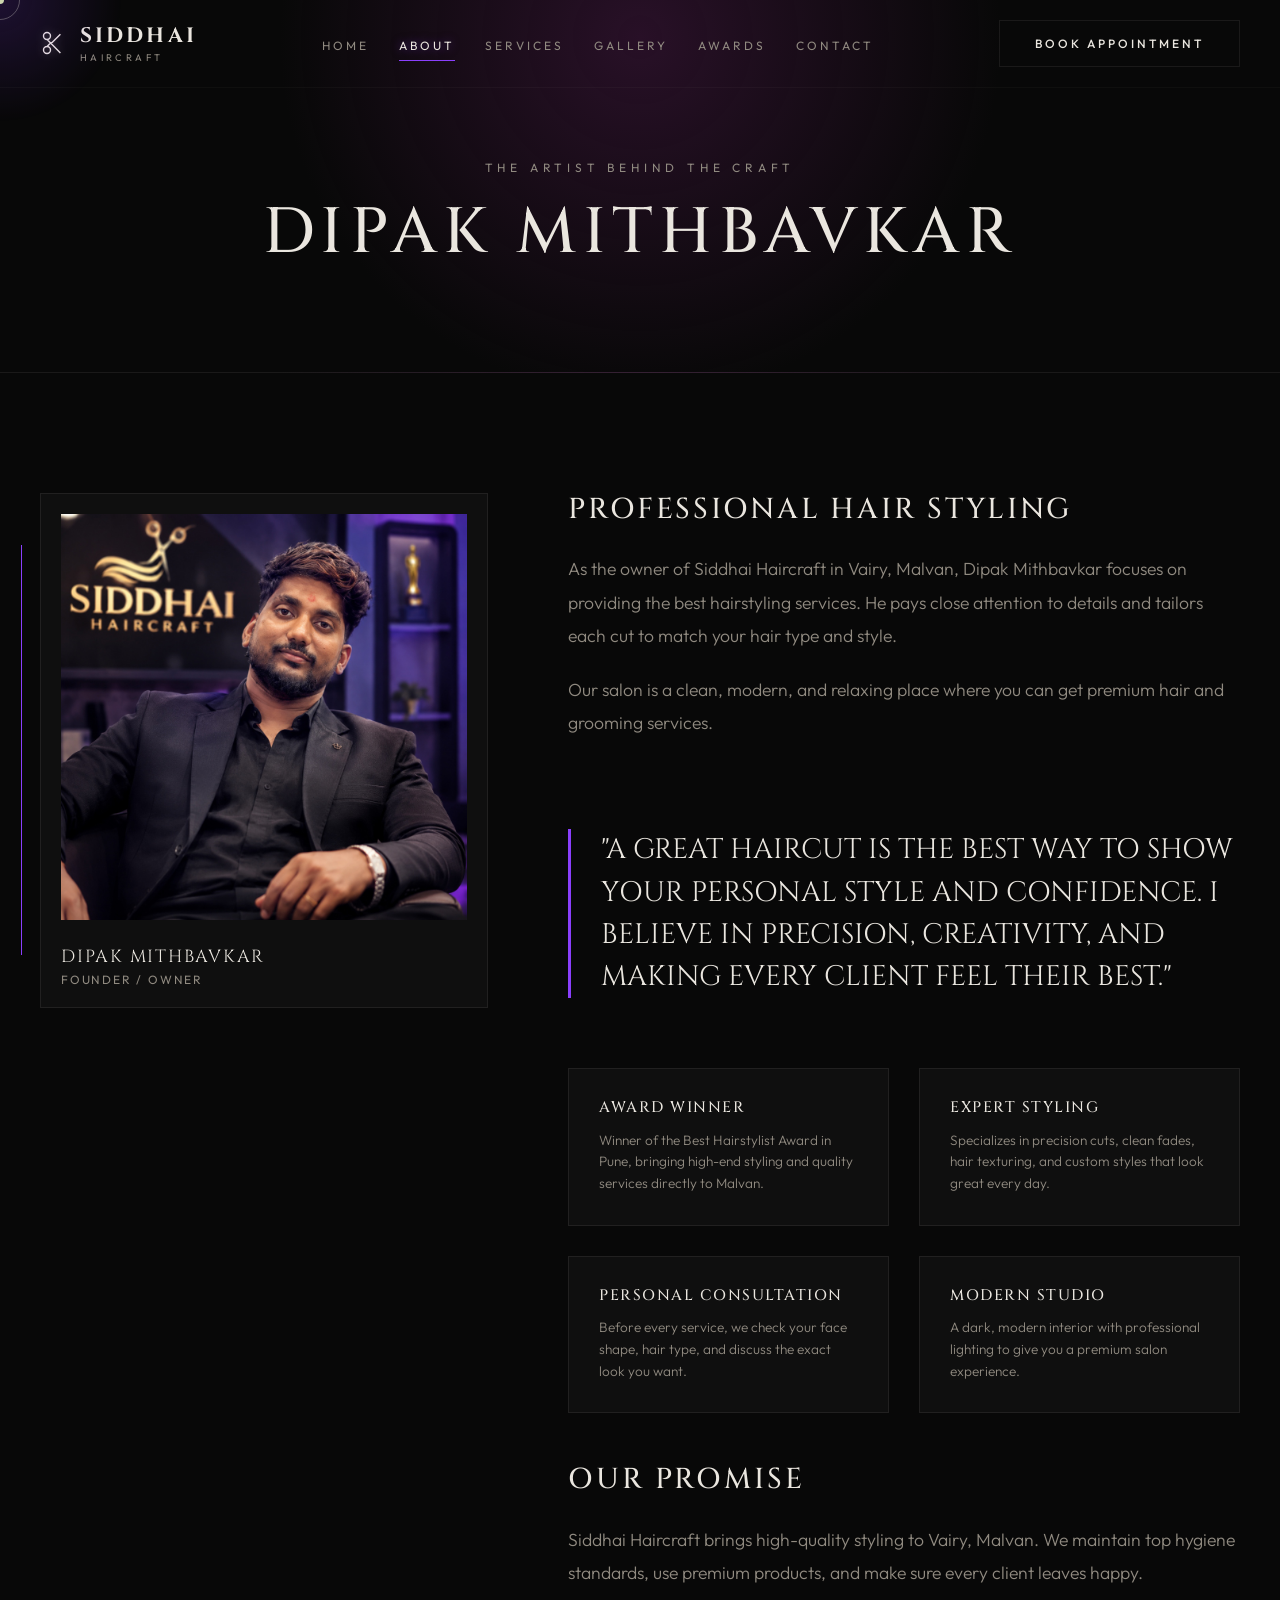
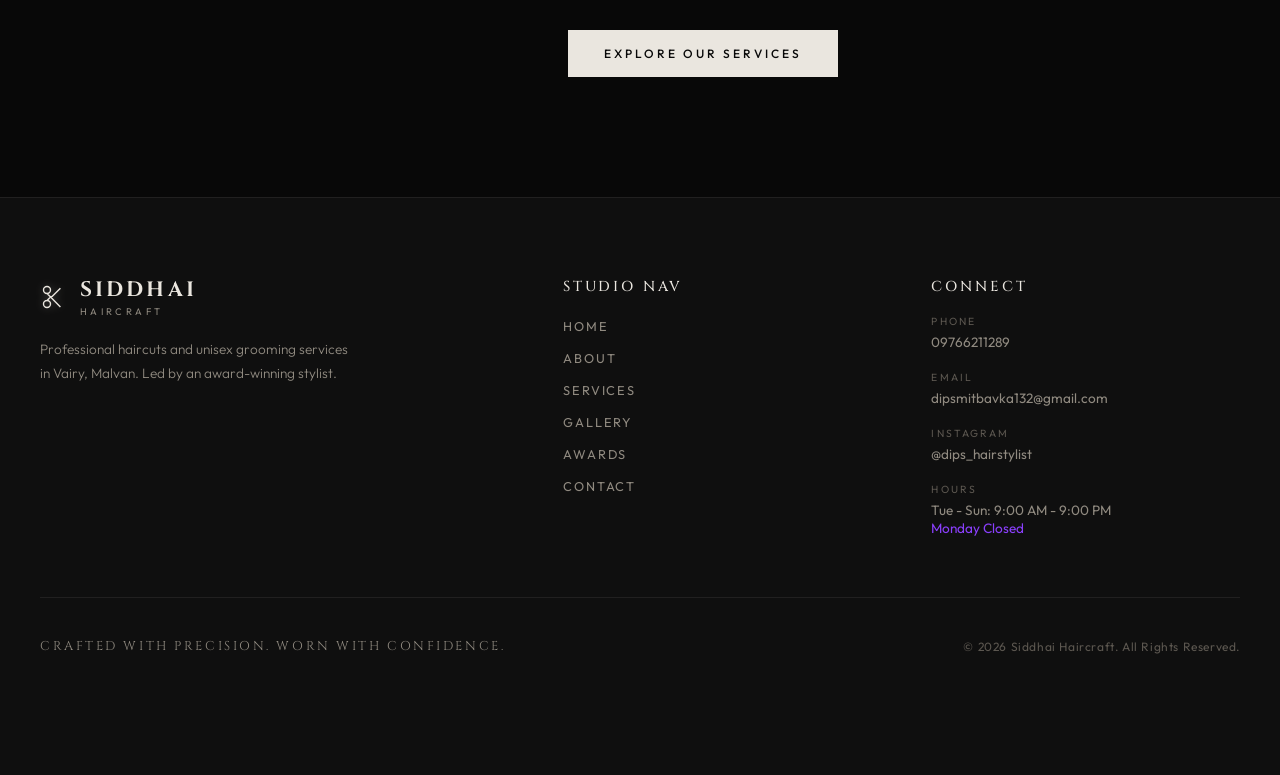
==== commit b5599025: "blog changes" ====
--- a/about.html
+++ b/about.html
@@ -112,7 +112,7 @@
             </div>
 
             <div class="philosophy-quote">
-              "A great haircut is the best way to show your personal style."
+              "A great haircut is the best way to show your personal style and confidence. I believe in precision, creativity, and making every client feel their best."
             </div>
 
             <div class="profile-details-grid">
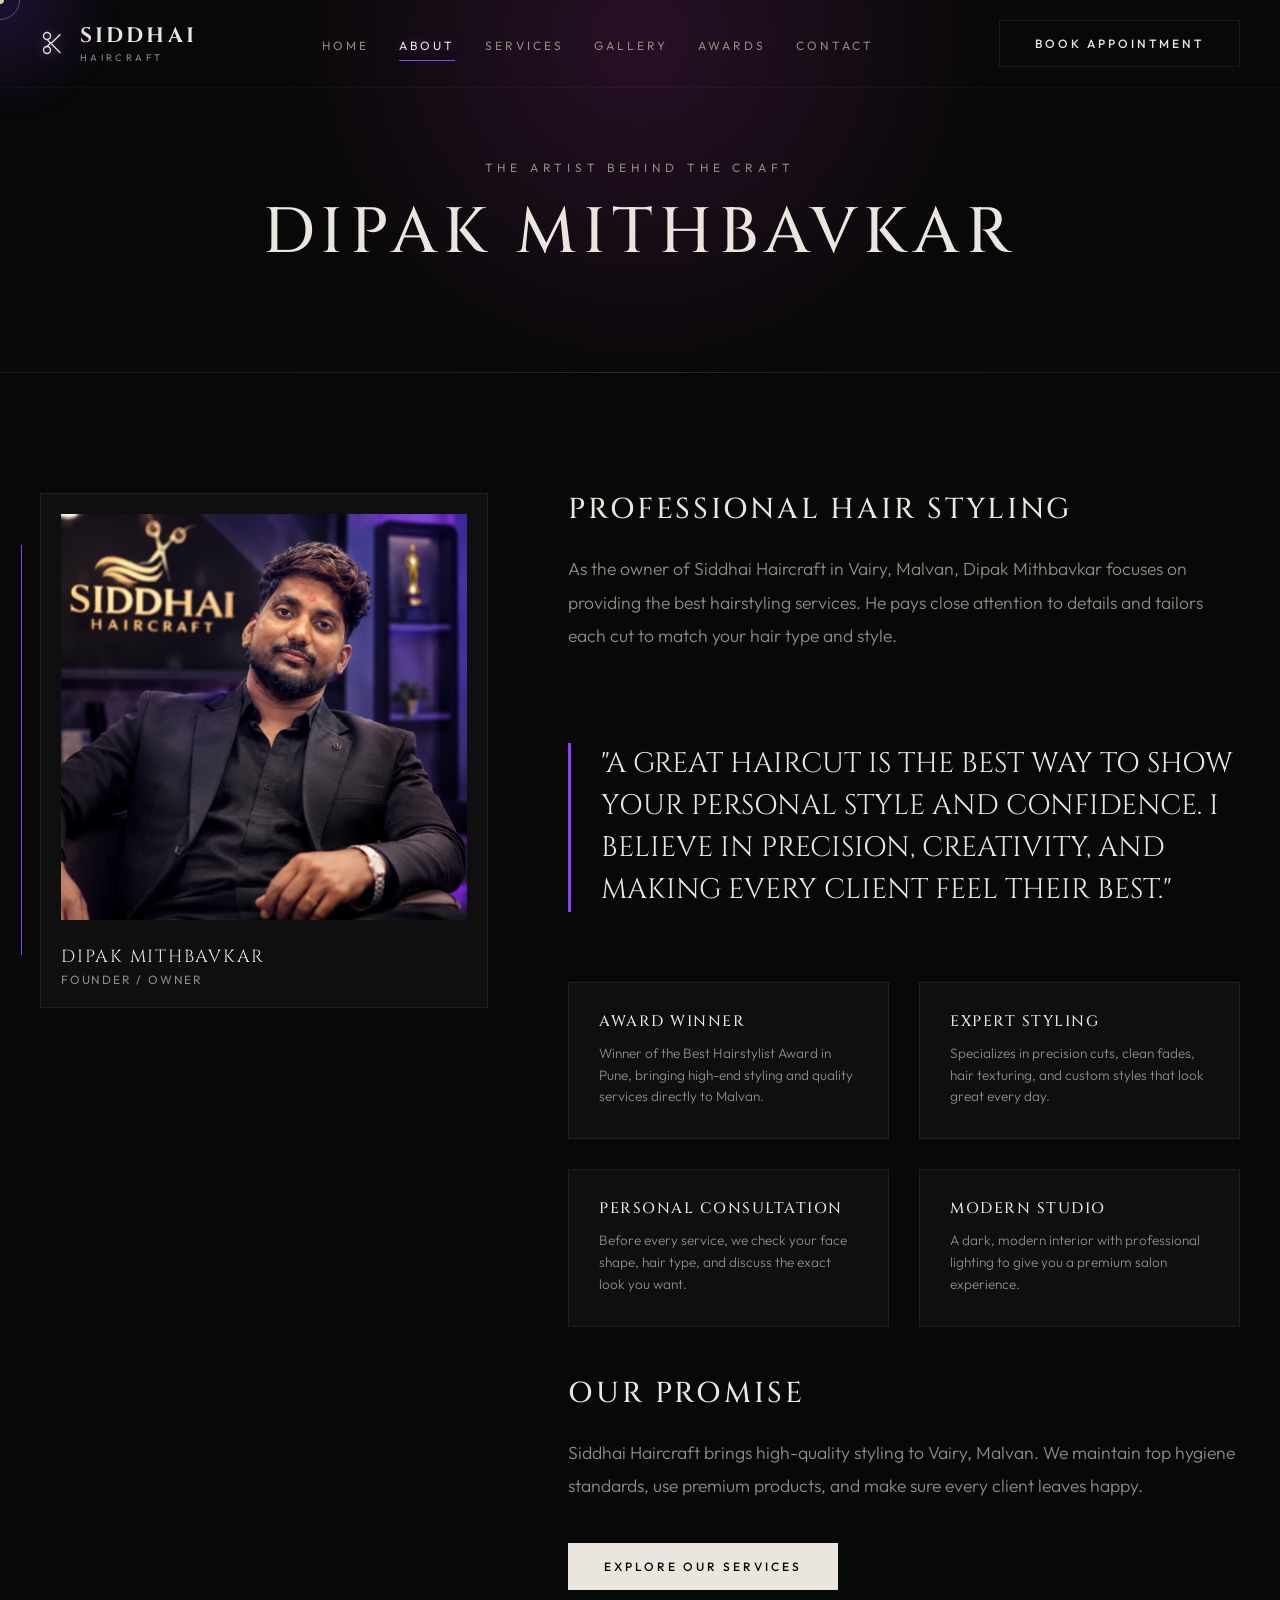
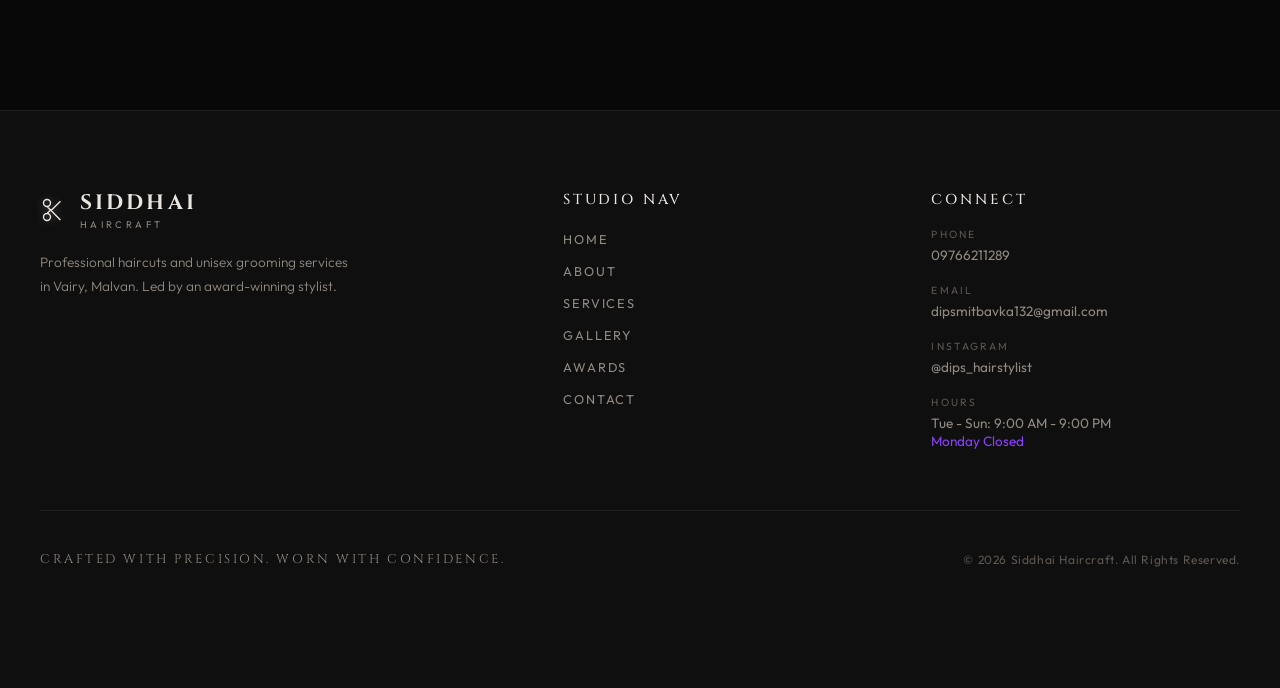
==== commit 2654d0dd: "paragraph format" ====
--- a/about.html
+++ b/about.html
@@ -108,7 +108,7 @@
             <div class="profile-intro">
               <h3>Professional Hair Styling</h3>
               <p>As the owner of Siddhai Haircraft in Vairy, Malvan, Dipak Mithbavkar focuses on providing the best hairstyling services. He pays close attention to details and tailors each cut to match your hair type and style.</p>
-              <p>Our salon is a clean, modern, and relaxing place where you can get premium hair and grooming services.</p>
+          
             </div>
 
             <div class="philosophy-quote">
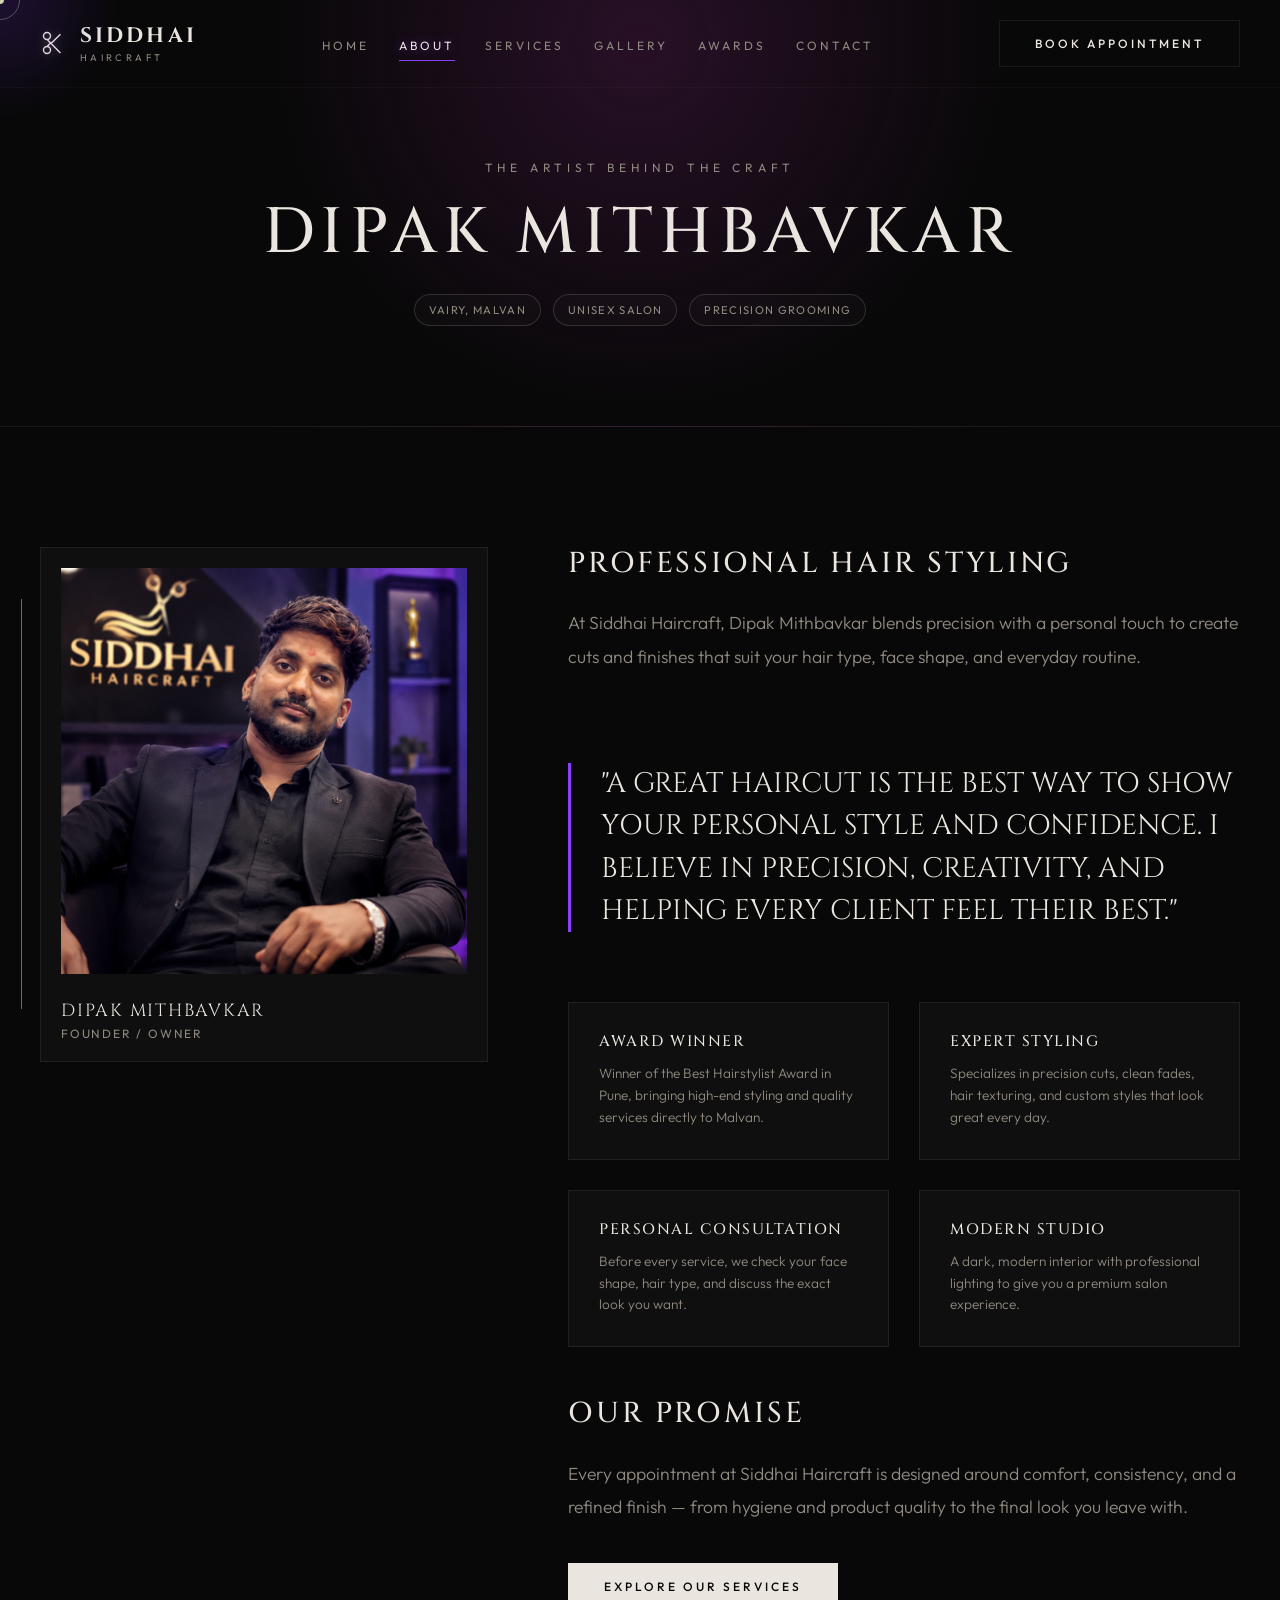
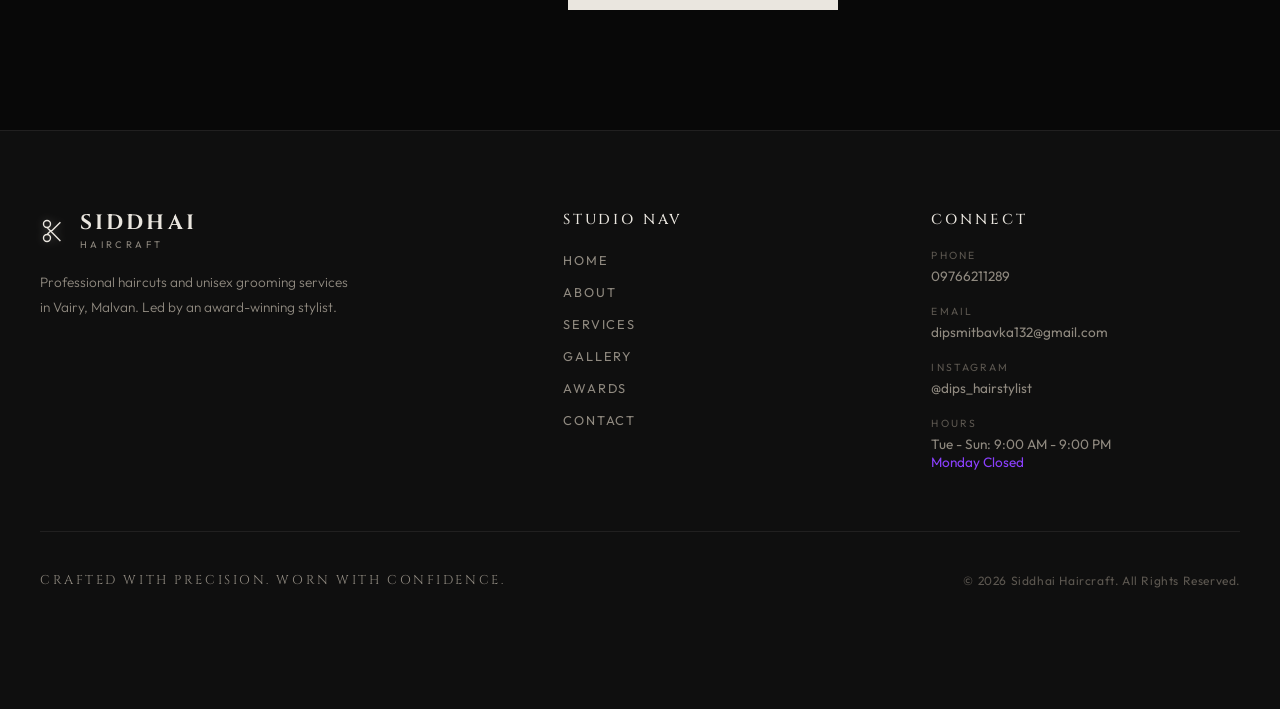
==== commit 4d568a97: "changed about.html" ====
--- a/about.html
+++ b/about.html
@@ -84,6 +84,11 @@
       <div class="page-hero-container reveal">
         <span class="page-hero-eyebrow">The Artist Behind the Craft</span>
         <h1 class="page-hero-title">Dipak Mithbavkar</h1>
+        <div class="page-hero-badges" aria-label="Salon highlights">
+          <span>Vairy, Malvan</span>
+          <span>Unisex Salon</span>
+          <span>Precision Grooming</span>
+        </div>
       </div>
     </section>
 
@@ -107,12 +112,11 @@
           <div class="profile-content reveal reveal-delay-2">
             <div class="profile-intro">
               <h3>Professional Hair Styling</h3>
-              <p>As the owner of Siddhai Haircraft in Vairy, Malvan, Dipak Mithbavkar focuses on providing the best hairstyling services. He pays close attention to details and tailors each cut to match your hair type and style.</p>
-          
+              <p>At Siddhai Haircraft, Dipak Mithbavkar blends precision with a personal touch to create cuts and finishes that suit your hair type, face shape, and everyday routine.</p>
             </div>
 
             <div class="philosophy-quote">
-              "A great haircut is the best way to show your personal style and confidence. I believe in precision, creativity, and making every client feel their best."
+              "A great haircut is the best way to show your personal style and confidence. I believe in precision, creativity, and helping every client feel their best."
             </div>
 
             <div class="profile-details-grid">
@@ -141,7 +145,7 @@
 
             <div class="profile-intro">
               <h3>Our Promise</h3>
-              <p>Siddhai Haircraft brings high-quality styling to Vairy, Malvan. We maintain top hygiene standards, use premium products, and make sure every client leaves happy.</p>
+              <p>Every appointment at Siddhai Haircraft is designed around comfort, consistency, and a refined finish — from hygiene and product quality to the final look you leave with.</p>
               <a href="services.html" class="btn btn-primary" style="margin-top: 20px;">Explore Our Services</a>
             </div>
 
--- a/css/style.css
+++ b/css/style.css
@@ -510,9 +510,28 @@
   gap: 15px;
 }
 
+.page-hero-badges {
+  display: flex;
+  flex-wrap: wrap;
+  gap: 12px;
+  margin-top: 22px;
+}
+
+.page-hero-badges span {
+  display: inline-flex;
+  align-items: center;
+  padding: 8px 14px;
+  border: 1px solid rgba(234, 230, 223, 0.15);
+  border-radius: 999px;
+  background: rgba(255, 255, 255, 0.02);
+  color: var(--text-secondary);
+  font-size: 0.7rem;
+  letter-spacing: 0.12em;
+  text-transform: uppercase;
+}
+
 .hero-eyebrow::before,
-.hero-eyebrow::after {
-  content: "";
+.hero-eyebrow::after {  content: "";
   width: 15px;
   height: 1px;
   background-color: var(--border-color);
